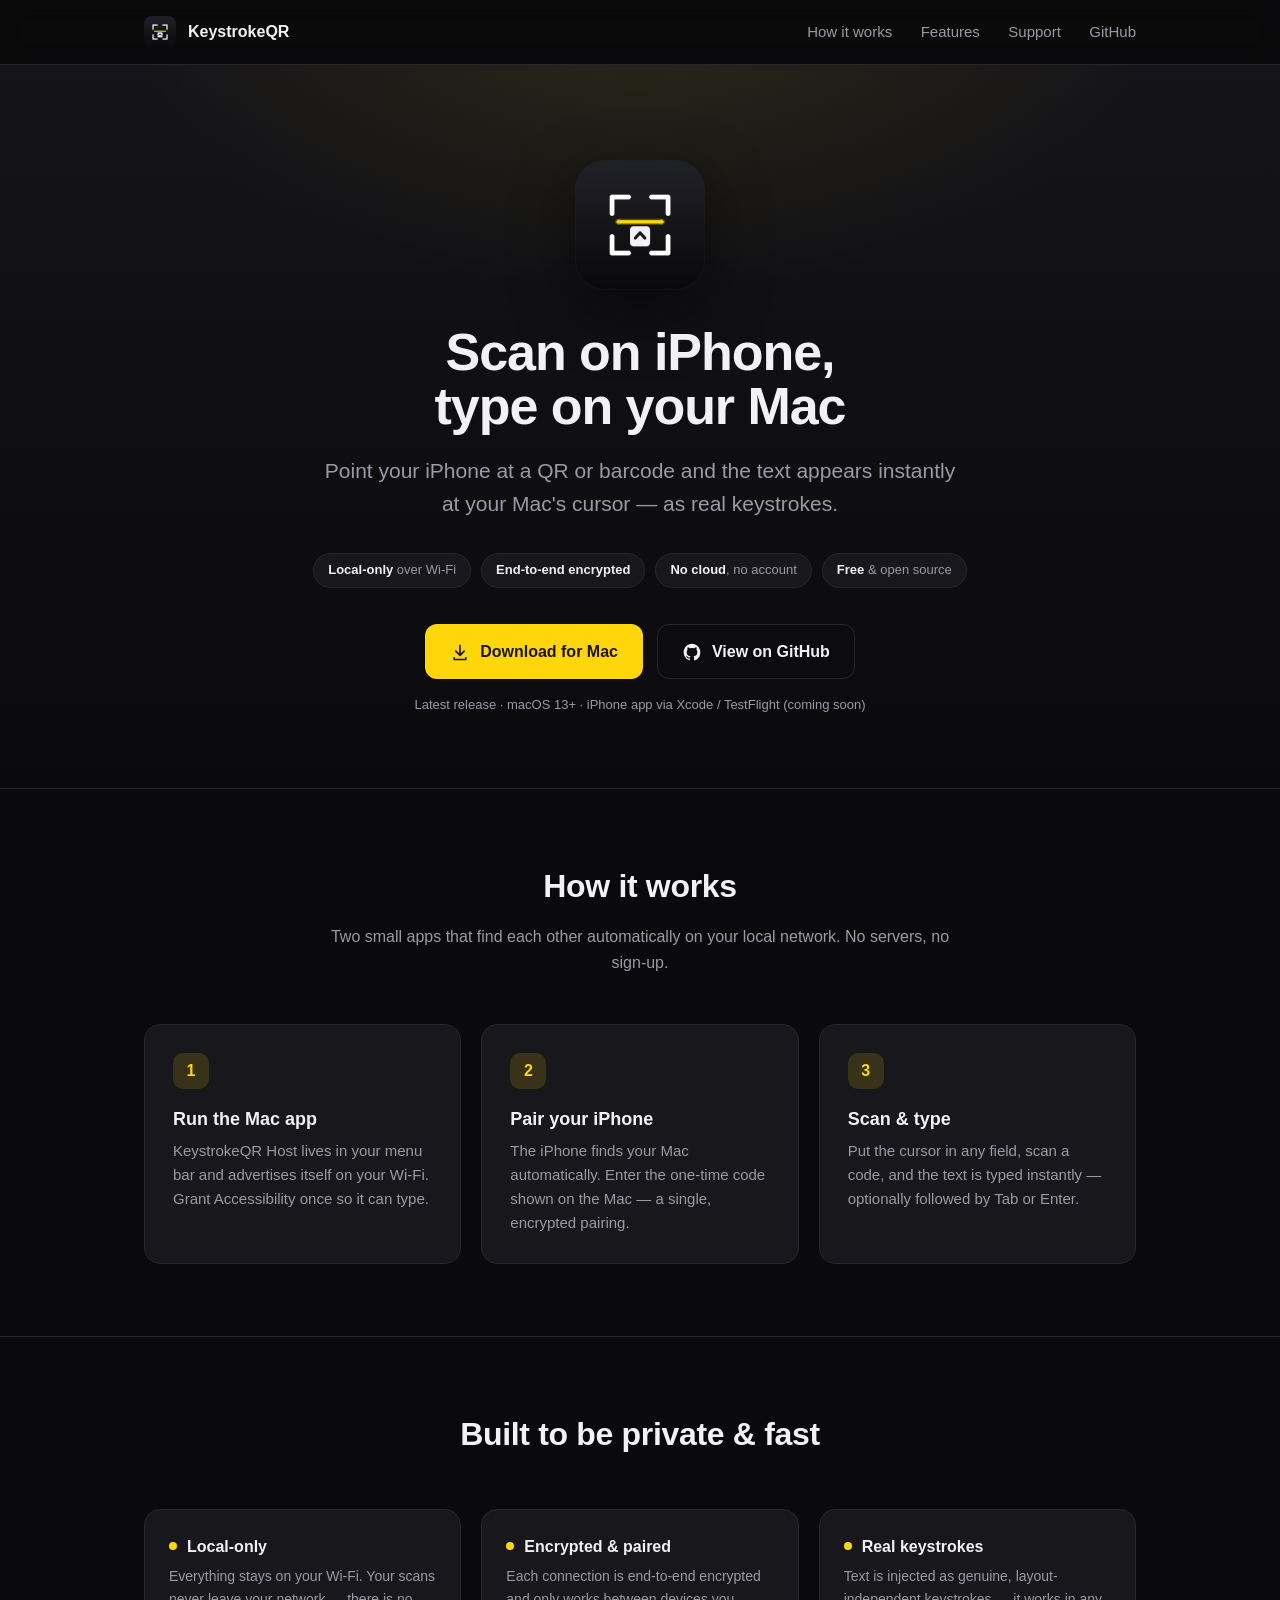
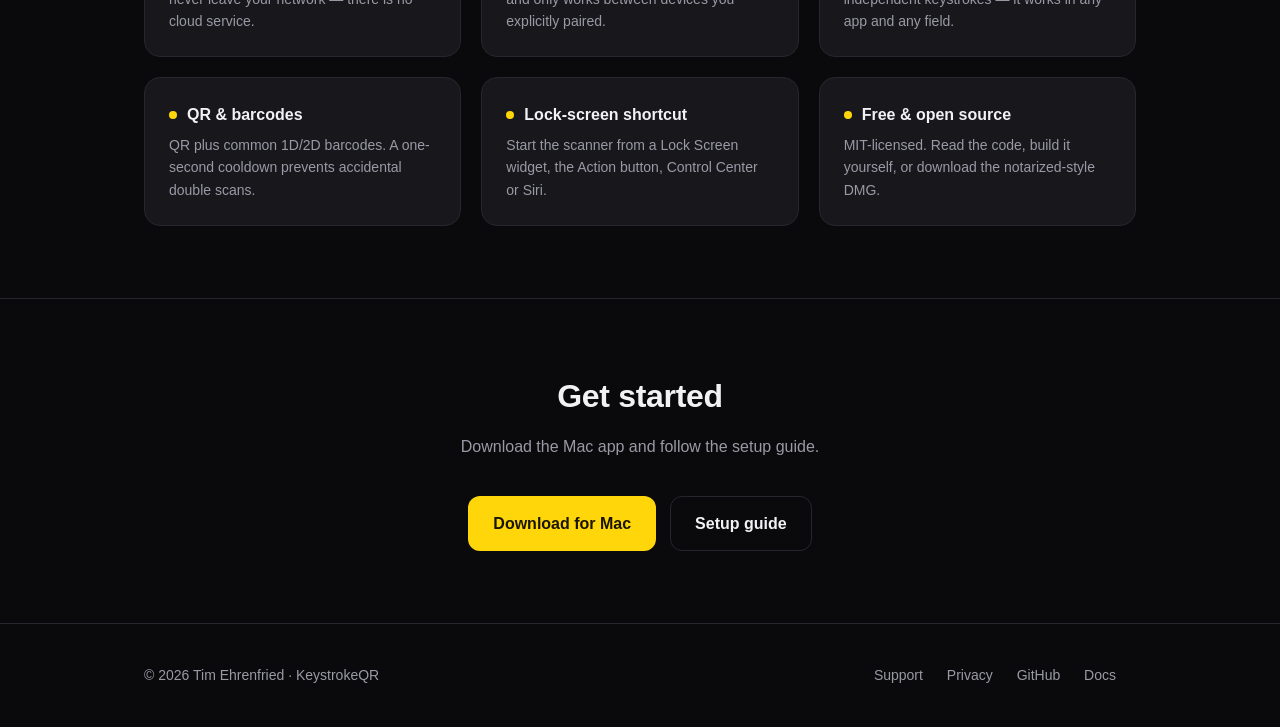
==== index.html @ 242ad53a "site: KeystrokeQR landing page + privacy & support (GitHub Pages) Static site (dark KeystrokeQR desi" ====
<!doctype html>
<html lang="en">
<head>
  <meta charset="utf-8">
  <meta name="viewport" content="width=device-width, initial-scale=1">
  <title>KeystrokeQR — Scan on iPhone, type on your Mac</title>
  <meta name="description" content="Scan a QR or barcode with your iPhone and the text is typed instantly at your Mac's cursor. Local-only over Wi-Fi, encrypted, no cloud. Free and open source.">
  <meta property="og:title" content="KeystrokeQR">
  <meta property="og:description" content="Scan a QR or barcode with your iPhone — the text is typed instantly at your Mac's cursor. Local-only, encrypted, open source.">
  <meta property="og:type" content="website">
  <meta property="og:image" content="assets/icon.png">
  <link rel="icon" href="assets/icon.png">
  <link rel="stylesheet" href="styles.css">
</head>
<body>
  <header class="site-header">
    <div class="wrap">
      <a class="brand" href="/"><img src="assets/icon.png" alt="KeystrokeQR icon"> KeystrokeQR</a>
      <nav class="nav">
        <a href="#how">How it works</a>
        <a href="#features">Features</a>
        <a href="support.html">Support</a>
        <a class="nav-gh" href="https://github.com/tim-ehrenfried/keystrokeqr">GitHub</a>
      </nav>
    </div>
  </header>

  <main>
    <section class="hero">
      <div class="wrap">
        <img class="app-icon" src="assets/icon.png" alt="KeystrokeQR app icon">
        <h1>Scan on iPhone,<br>type on your Mac</h1>
        <p class="tagline">Point your iPhone at a QR or barcode and the text appears instantly at your Mac's cursor — as real keystrokes.</p>
        <div class="badges">
          <span class="badge"><b>Local-only</b> over Wi-Fi</span>
          <span class="badge"><b>End-to-end encrypted</b></span>
          <span class="badge"><b>No cloud</b>, no account</span>
          <span class="badge"><b>Free</b> &amp; open source</span>
        </div>
        <div class="cta">
          <a class="btn btn-primary" href="https://github.com/tim-ehrenfried/keystrokeqr/releases/latest">
            <svg viewBox="0 0 24 24" fill="currentColor"><path d="M12 3a1 1 0 0 1 1 1v9.59l3.3-3.3a1 1 0 1 1 1.4 1.42l-5 5a1 1 0 0 1-1.4 0l-5-5a1 1 0 1 1 1.4-1.42l3.3 3.3V4a1 1 0 0 1 1-1Zm-7 15a1 1 0 0 1 1 1v1h12v-1a1 1 0 1 1 2 0v2a1 1 0 0 1-1 1H5a1 1 0 0 1-1-1v-2a1 1 0 0 1 1-1Z"/></svg>
            Download for Mac
          </a>
          <a class="btn btn-secondary" href="https://github.com/tim-ehrenfried/keystrokeqr">
            <svg viewBox="0 0 24 24" fill="currentColor"><path d="M12 2C6.48 2 2 6.58 2 12.25c0 4.53 2.87 8.37 6.84 9.73.5.1.68-.22.68-.49v-1.7c-2.78.62-3.37-1.22-3.37-1.22-.46-1.18-1.11-1.5-1.11-1.5-.91-.64.07-.63.07-.63 1 .07 1.53 1.06 1.53 1.06.9 1.57 2.36 1.12 2.94.86.09-.67.35-1.12.63-1.38-2.22-.26-4.56-1.14-4.56-5.07 0-1.12.39-2.03 1.03-2.75-.1-.26-.45-1.3.1-2.71 0 0 .84-.28 2.75 1.05a9.3 9.3 0 0 1 5 0c1.91-1.33 2.75-1.05 2.75-1.05.55 1.41.2 2.45.1 2.71.64.72 1.03 1.63 1.03 2.75 0 3.94-2.34 4.8-4.57 5.06.36.32.68.94.68 1.9v2.82c0 .27.18.6.69.49A10.26 10.26 0 0 0 22 12.25C22 6.58 17.52 2 12 2Z"/></svg>
            View on GitHub
          </a>
        </div>
        <p class="hint">Latest release · macOS 13+ · iPhone app via Xcode / TestFlight (coming soon)</p>
      </div>
    </section>

    <section class="block" id="how">
      <div class="wrap">
        <h2>How it works</h2>
        <p class="lead">Two small apps that find each other automatically on your local network. No servers, no sign-up.</p>
        <div class="steps">
          <div class="step">
            <div class="num">1</div>
            <h3>Run the Mac app</h3>
            <p>KeystrokeQR Host lives in your menu bar and advertises itself on your Wi-Fi. Grant Accessibility once so it can type.</p>
          </div>
          <div class="step">
            <div class="num">2</div>
            <h3>Pair your iPhone</h3>
            <p>The iPhone finds your Mac automatically. Enter the one-time code shown on the Mac — a single, encrypted pairing.</p>
          </div>
          <div class="step">
            <div class="num">3</div>
            <h3>Scan &amp; type</h3>
            <p>Put the cursor in any field, scan a code, and the text is typed instantly — optionally followed by Tab or Enter.</p>
          </div>
        </div>
      </div>
    </section>

    <section class="block" id="features">
      <div class="wrap">
        <h2>Built to be private &amp; fast</h2>
        <div class="features">
          <div class="feature"><h3><span class="dot"></span>Local-only</h3><p>Everything stays on your Wi-Fi. Your scans never leave your network — there is no cloud service.</p></div>
          <div class="feature"><h3><span class="dot"></span>Encrypted &amp; paired</h3><p>Each connection is end-to-end encrypted and only works between devices you explicitly paired.</p></div>
          <div class="feature"><h3><span class="dot"></span>Real keystrokes</h3><p>Text is injected as genuine, layout-independent keystrokes — it works in any app and any field.</p></div>
          <div class="feature"><h3><span class="dot"></span>QR &amp; barcodes</h3><p>QR plus common 1D/2D barcodes. A one-second cooldown prevents accidental double scans.</p></div>
          <div class="feature"><h3><span class="dot"></span>Lock-screen shortcut</h3><p>Start the scanner from a Lock Screen widget, the Action button, Control Center or Siri.</p></div>
          <div class="feature"><h3><span class="dot"></span>Free &amp; open source</h3><p>MIT-licensed. Read the code, build it yourself, or download the notarized-style DMG.</p></div>
        </div>
      </div>
    </section>

    <section class="block">
      <div class="wrap" style="text-align:center">
        <h2>Get started</h2>
        <p class="lead">Download the Mac app and follow the setup guide.</p>
        <div class="cta">
          <a class="btn btn-primary" href="https://github.com/tim-ehrenfried/keystrokeqr/releases/latest">Download for Mac</a>
          <a class="btn btn-secondary" href="https://github.com/tim-ehrenfried/keystrokeqr/blob/main/docs/SETUP.md">Setup guide</a>
        </div>
      </div>
    </section>
  </main>

  <footer class="site-footer">
    <div class="wrap">
      <div>© 2026 Tim Ehrenfried · KeystrokeQR</div>
      <div class="links">
        <a href="support.html">Support</a>
        <a href="privacy.html">Privacy</a>
        <a href="https://github.com/tim-ehrenfried/keystrokeqr">GitHub</a>
        <a href="https://github.com/tim-ehrenfried/keystrokeqr/blob/main/docs/README.md">Docs</a>
      </div>
    </div>
  </footer>
</body>
</html>
---- styles.css ----
:root {
  --bg: #0a0a0c;
  --bg2: #141419;
  --card: #17171c;
  --card-border: #26262e;
  --text: #f2f2f5;
  --muted: #9a9aa6;
  --yellow: #ffd60a;
  --white: #ffffff;
  --radius: 16px;
  --maxw: 1040px;
  --font: -apple-system, BlinkMacSystemFont, "Segoe UI", Roboto, Helvetica, Arial, sans-serif;
}

* { box-sizing: border-box; margin: 0; padding: 0; }

html { scroll-behavior: smooth; }

body {
  font-family: var(--font);
  background: var(--bg);
  color: var(--text);
  line-height: 1.6;
  -webkit-font-smoothing: antialiased;
}

a { color: var(--yellow); text-decoration: none; }
a:hover { text-decoration: underline; }

.wrap { max-width: var(--maxw); margin: 0 auto; padding: 0 24px; }

/* Header */
.site-header {
  position: sticky; top: 0; z-index: 10;
  background: rgba(10, 10, 12, 0.8);
  backdrop-filter: saturate(160%) blur(12px);
  border-bottom: 1px solid var(--card-border);
}
.site-header .wrap {
  display: flex; align-items: center; justify-content: space-between;
  height: 64px;
}
.brand { display: flex; align-items: center; gap: 12px; font-weight: 700; color: var(--text); }
.brand img { width: 32px; height: 32px; border-radius: 8px; }
.nav a { color: var(--muted); margin-left: 24px; font-size: 15px; }
.nav a:hover { color: var(--text); text-decoration: none; }

/* Hero */
.hero {
  text-align: center;
  padding: 96px 0 72px;
  background:
    radial-gradient(900px 500px at 50% -10%, rgba(255, 214, 10, 0.10), transparent 60%),
    linear-gradient(180deg, var(--bg2), var(--bg));
}
.hero img.app-icon {
  width: 128px; height: 128px; border-radius: 28px;
  box-shadow: 0 20px 60px rgba(0,0,0,0.5), 0 0 0 1px rgba(255,255,255,0.04);
  margin-bottom: 28px;
}
.hero h1 { font-size: 52px; letter-spacing: -0.02em; line-height: 1.05; }
.hero .tagline {
  font-size: 21px; color: var(--muted);
  max-width: 640px; margin: 20px auto 0;
}
.badges {
  display: flex; flex-wrap: wrap; gap: 10px; justify-content: center;
  margin: 32px 0 0;
}
.badge {
  font-size: 13px; color: var(--muted);
  border: 1px solid var(--card-border); border-radius: 999px;
  padding: 6px 14px; background: var(--card);
}
.badge b { color: var(--text); font-weight: 600; }

.cta { display: flex; gap: 14px; justify-content: center; flex-wrap: wrap; margin-top: 36px; }
.btn {
  display: inline-flex; align-items: center; gap: 10px;
  font-size: 16px; font-weight: 600; padding: 14px 24px;
  border-radius: 12px; border: 1px solid transparent; cursor: pointer;
}
.btn-primary { background: var(--yellow); color: #1a1500; }
.btn-primary:hover { background: #ffdf3a; text-decoration: none; }
.btn-secondary { background: transparent; color: var(--text); border-color: var(--card-border); }
.btn-secondary:hover { border-color: #3a3a45; text-decoration: none; }
.btn svg { width: 20px; height: 20px; }
.hero .hint { margin-top: 16px; font-size: 13px; color: var(--muted); }

/* Sections */
section.block { padding: 72px 0; border-top: 1px solid var(--card-border); }
section.block h2 { font-size: 32px; letter-spacing: -0.01em; text-align: center; }
section.block .lead { text-align: center; color: var(--muted); max-width: 620px; margin: 12px auto 0; }

.steps { display: grid; grid-template-columns: repeat(3, 1fr); gap: 20px; margin-top: 48px; }
.step { background: var(--card); border: 1px solid var(--card-border); border-radius: var(--radius); padding: 28px; }
.step .num {
  width: 36px; height: 36px; border-radius: 10px;
  background: rgba(255, 214, 10, 0.14); color: var(--yellow);
  display: flex; align-items: center; justify-content: center;
  font-weight: 700; margin-bottom: 16px;
}
.step h3 { font-size: 18px; margin-bottom: 6px; }
.step p { color: var(--muted); font-size: 15px; }

.features { display: grid; grid-template-columns: repeat(3, 1fr); gap: 20px; margin-top: 48px; }
.feature { background: var(--card); border: 1px solid var(--card-border); border-radius: var(--radius); padding: 24px; }
.feature h3 { font-size: 16px; margin-bottom: 6px; display: flex; align-items: center; gap: 10px; }
.feature h3 .dot { width: 8px; height: 8px; border-radius: 50%; background: var(--yellow); flex: none; }
.feature p { color: var(--muted); font-size: 14px; }

/* Article (privacy/support) */
.article { padding: 64px 0 80px; }
.article h1 { font-size: 38px; letter-spacing: -0.01em; }
.article .updated { color: var(--muted); font-size: 14px; margin-top: 8px; }
.article h2 { font-size: 22px; margin: 40px 0 12px; }
.article p, .article li { color: #d7d7de; font-size: 16px; }
.article ul { margin: 12px 0 12px 22px; }
.article li { margin: 6px 0; }
.article .callout {
  background: var(--card); border: 1px solid var(--card-border);
  border-left: 3px solid var(--yellow); border-radius: 12px;
  padding: 18px 20px; margin: 24px 0;
}
.back { display: inline-block; margin-bottom: 24px; color: var(--muted); font-size: 15px; }

/* Footer */
.site-footer { border-top: 1px solid var(--card-border); padding: 40px 0; color: var(--muted); font-size: 14px; }
.site-footer .wrap { display: flex; flex-wrap: wrap; gap: 16px; justify-content: space-between; align-items: center; }
.site-footer .links a { color: var(--muted); margin-right: 20px; }
.site-footer .links a:hover { color: var(--text); text-decoration: none; }

@media (max-width: 760px) {
  .hero h1 { font-size: 38px; }
  .hero .tagline { font-size: 18px; }
  .steps, .features { grid-template-columns: 1fr; }
  .nav a:not(.nav-gh) { display: none; }
}
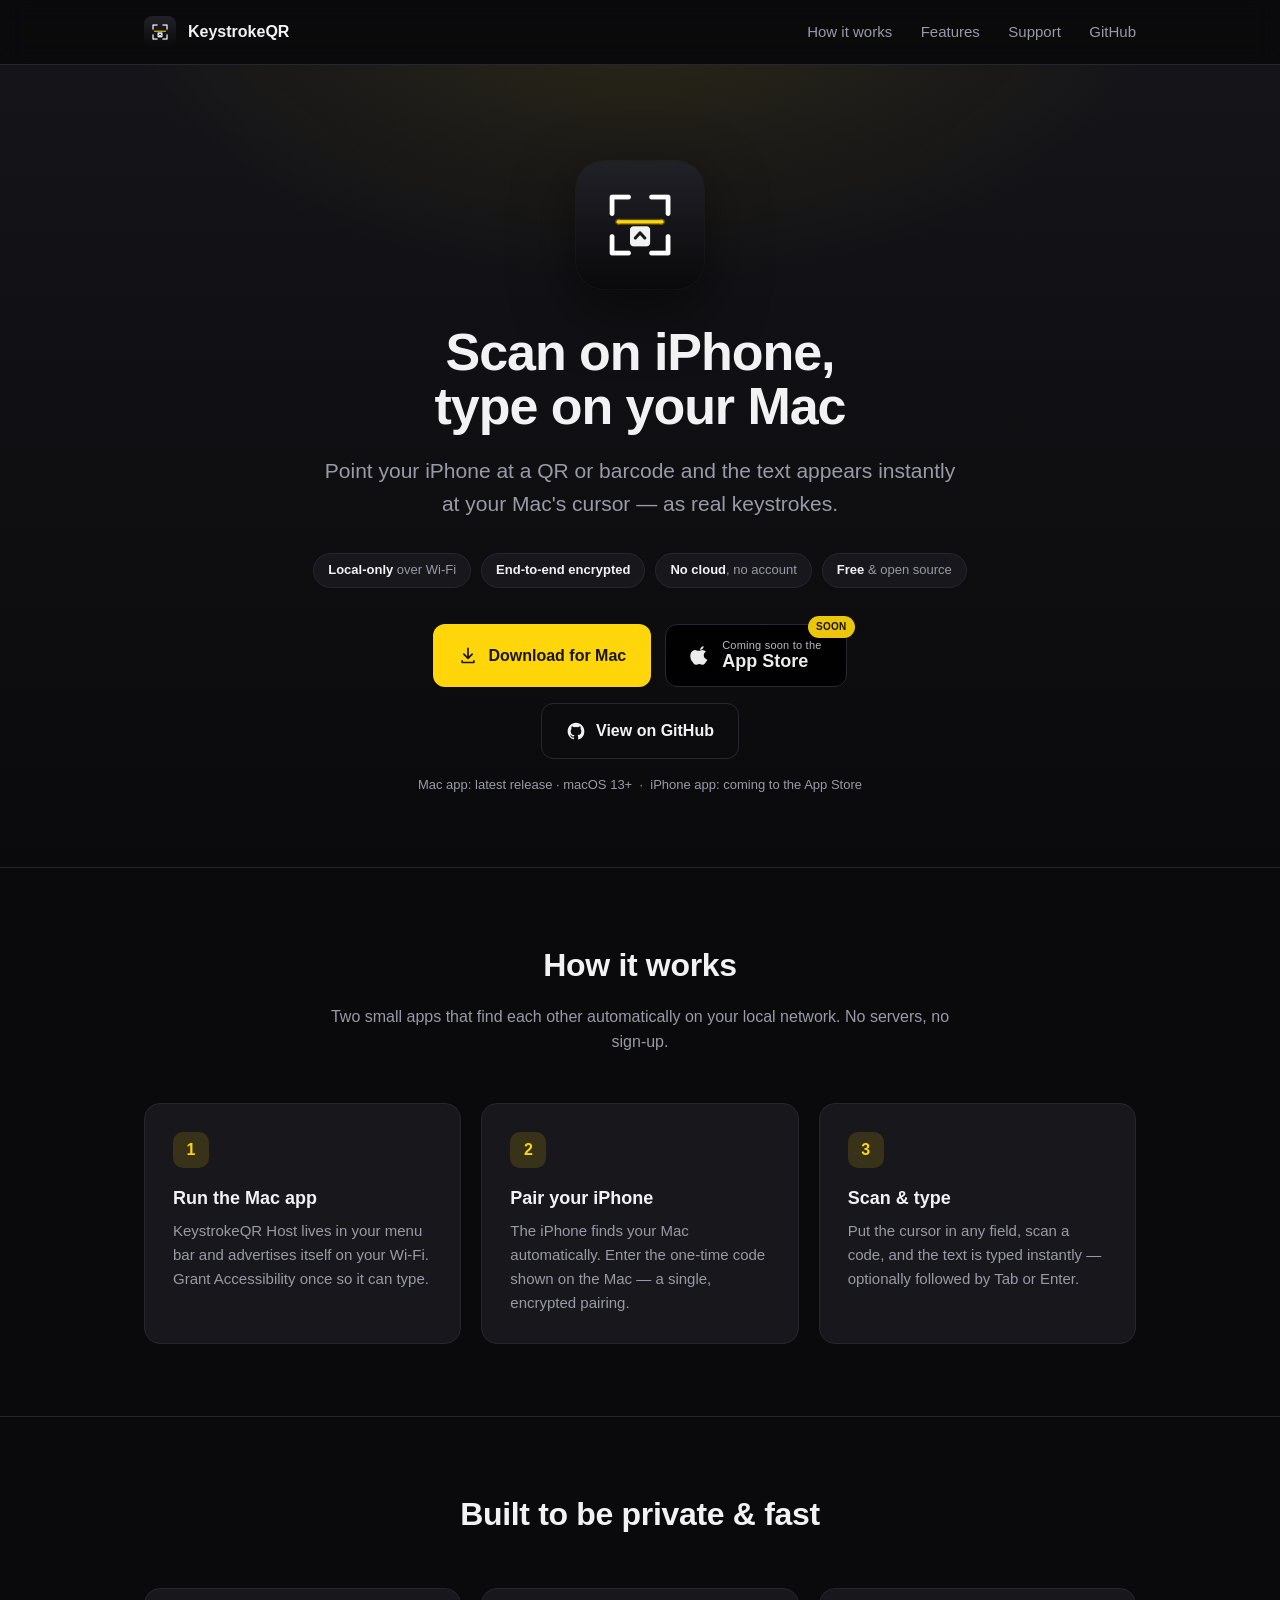
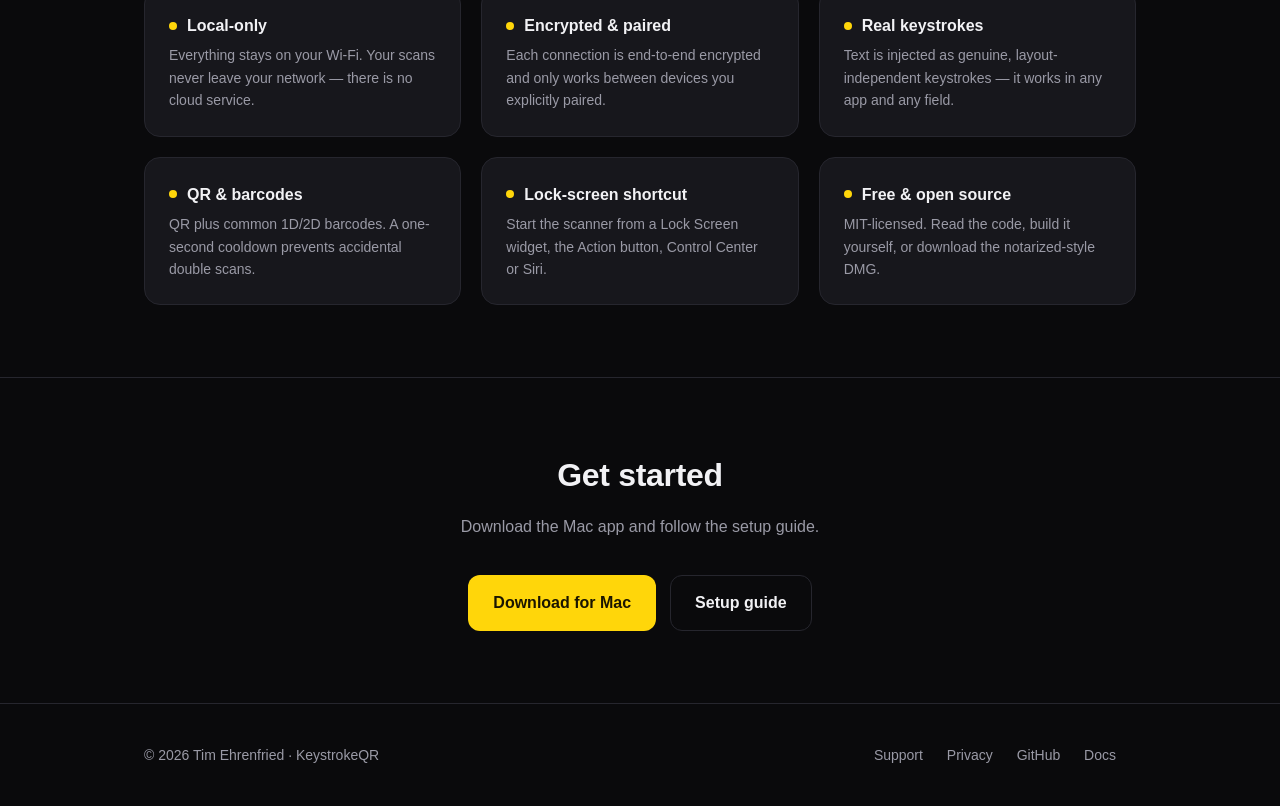
==== commit a8e753ba: "site: App-Store-Button (coming soon) neben DMG-Download vorbereiten Zweiter CTA-Button im App-Store-" ====
--- a/index.html
+++ b/index.html
@@ -42,12 +42,19 @@
             <svg viewBox="0 0 24 24" fill="currentColor"><path d="M12 3a1 1 0 0 1 1 1v9.59l3.3-3.3a1 1 0 1 1 1.4 1.42l-5 5a1 1 0 0 1-1.4 0l-5-5a1 1 0 1 1 1.4-1.42l3.3 3.3V4a1 1 0 0 1 1-1Zm-7 15a1 1 0 0 1 1 1v1h12v-1a1 1 0 1 1 2 0v2a1 1 0 0 1-1 1H5a1 1 0 0 1-1-1v-2a1 1 0 0 1 1-1Z"/></svg>
             Download for Mac
           </a>
+          <span class="btn btn-appstore soon" role="link" aria-disabled="true" aria-label="iPhone app coming soon to the App Store" title="Coming soon to the App Store">
+            <span class="soon-tag">SOON</span>
+            <svg viewBox="0 0 24 24" fill="currentColor" aria-hidden="true"><path d="M16.365 1.43c0 1.14-.42 2.2-1.12 2.98-.77.86-2.02 1.53-3.06 1.45-.13-1.1.42-2.26 1.1-3 .77-.83 2.1-1.45 3.08-1.43zM20.9 17.28c-.55 1.27-.82 1.84-1.53 2.96-.99 1.57-2.39 3.52-4.12 3.53-1.54.01-1.94-1-4.03-.99-2.09.01-2.53 1.01-4.07.99-1.73-.02-3.05-1.78-4.04-3.35C-.02 16.9-.28 11.79 1.36 9.02c1.16-1.96 3-3.12 4.72-3.12 1.76 0 2.87 1 4.32 1 1.42 0 2.28-1 4.32-1 1.54 0 3.17.84 4.33 2.29-3.8 2.08-3.18 7.5.85 9.09z"/></svg>
+            <span class="lines"><span class="top">Coming soon to the</span><span class="bot">App Store</span></span>
+          </span>
+        </div>
+        <div class="cta" style="margin-top:16px">
           <a class="btn btn-secondary" href="https://github.com/tim-ehrenfried/keystrokeqr">
             <svg viewBox="0 0 24 24" fill="currentColor"><path d="M12 2C6.48 2 2 6.58 2 12.25c0 4.53 2.87 8.37 6.84 9.73.5.1.68-.22.68-.49v-1.7c-2.78.62-3.37-1.22-3.37-1.22-.46-1.18-1.11-1.5-1.11-1.5-.91-.64.07-.63.07-.63 1 .07 1.53 1.06 1.53 1.06.9 1.57 2.36 1.12 2.94.86.09-.67.35-1.12.63-1.38-2.22-.26-4.56-1.14-4.56-5.07 0-1.12.39-2.03 1.03-2.75-.1-.26-.45-1.3.1-2.71 0 0 .84-.28 2.75 1.05a9.3 9.3 0 0 1 5 0c1.91-1.33 2.75-1.05 2.75-1.05.55 1.41.2 2.45.1 2.71.64.72 1.03 1.63 1.03 2.75 0 3.94-2.34 4.8-4.57 5.06.36.32.68.94.68 1.9v2.82c0 .27.18.6.69.49A10.26 10.26 0 0 0 22 12.25C22 6.58 17.52 2 12 2Z"/></svg>
             View on GitHub
           </a>
         </div>
-        <p class="hint">Latest release · macOS 13+ · iPhone app via Xcode / TestFlight (coming soon)</p>
+        <p class="hint">Mac app: latest release · macOS 13+ &nbsp;·&nbsp; iPhone app: coming to the App Store</p>
       </div>
     </section>
 
--- a/styles.css
+++ b/styles.css
@@ -87,6 +87,23 @@
 .btn svg { width: 20px; height: 20px; }
 .hero .hint { margin-top: 16px; font-size: 13px; color: var(--muted); }
 
+/* App Store button (coming soon until published) */
+.btn-appstore {
+  background: #000; color: #fff; border-color: #2b2b32;
+  gap: 12px; position: relative;
+}
+.btn-appstore:hover { background: #0d0d0d; text-decoration: none; border-color: #3a3a45; }
+.btn-appstore .lines { display: flex; flex-direction: column; align-items: flex-start; line-height: 1.15; }
+.btn-appstore .lines .top { font-size: 11px; font-weight: 500; letter-spacing: 0.02em; color: #c9c9d2; }
+.btn-appstore .lines .bot { font-size: 18px; font-weight: 600; }
+.btn-appstore.soon { cursor: default; opacity: 0.92; }
+.btn-appstore .soon-tag {
+  position: absolute; top: -9px; right: -9px;
+  font-size: 10px; font-weight: 700; letter-spacing: 0.03em;
+  background: var(--yellow); color: #1a1500;
+  border-radius: 999px; padding: 3px 8px;
+}
+
 /* Sections */
 section.block { padding: 72px 0; border-top: 1px solid var(--card-border); }
 section.block h2 { font-size: 32px; letter-spacing: -0.01em; text-align: center; }
